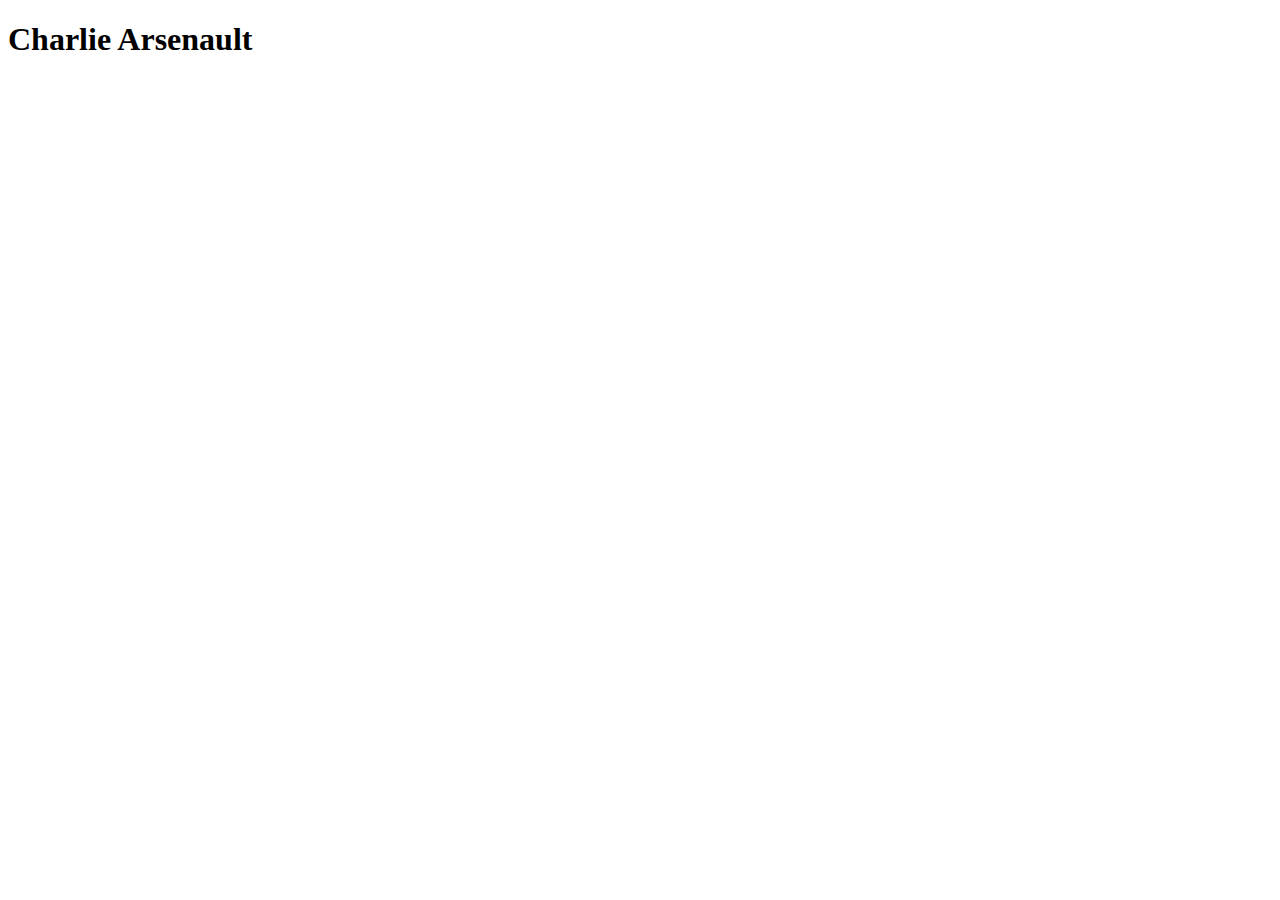
==== index.html @ 35da04f8 "Creates index.html" ====
<!DOCTYPE html>
<html lang="en">
<head>
    <meta charset="UTF-8">
    <meta name="viewport" content="width=device-width, initial-scale=1.0">
    <title>Charlie Arsenault</title>
</head>
<body>
    <h1>Charlie Arsenault</h1>
</body>
</html>
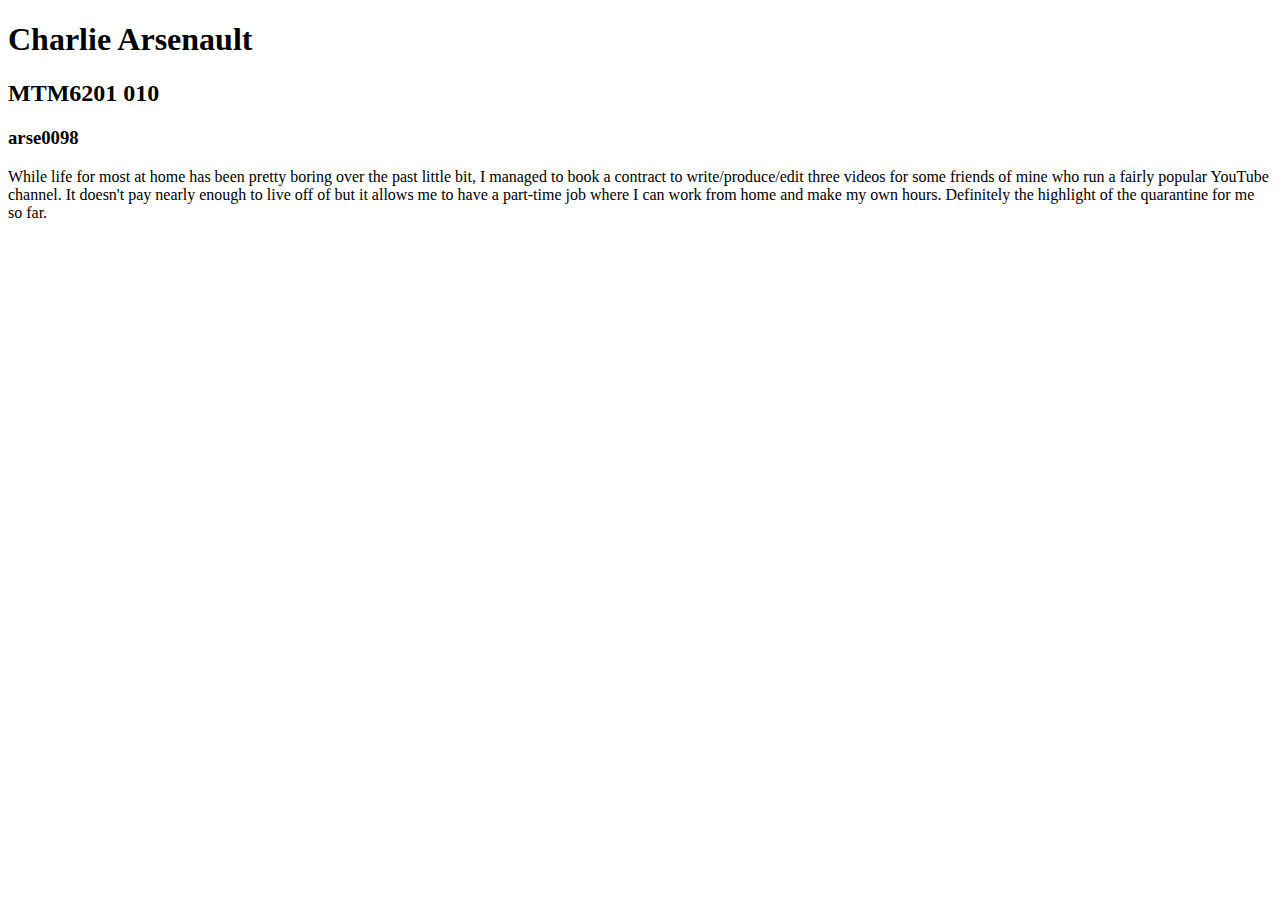
==== commit 24aaefb7: "Adding info" ====
--- a/index.html
+++ b/index.html
@@ -7,5 +7,11 @@
 </head>
 <body>
     <h1>Charlie Arsenault</h1>
+    <h2>MTM6201 010</h2>
+    <h3>arse0098</h3>
+    <p>While life for most at home has been pretty boring over the past little bit, I managed to book a contract to write/produce/edit three
+        videos for some friends of mine who run a fairly popular YouTube channel. It doesn't pay nearly enough to live off of but it
+        allows me to have a part-time job where I can work from home and make my own hours. Definitely the highlight of the quarantine
+        for me so far.</p>
 </body>
 </html>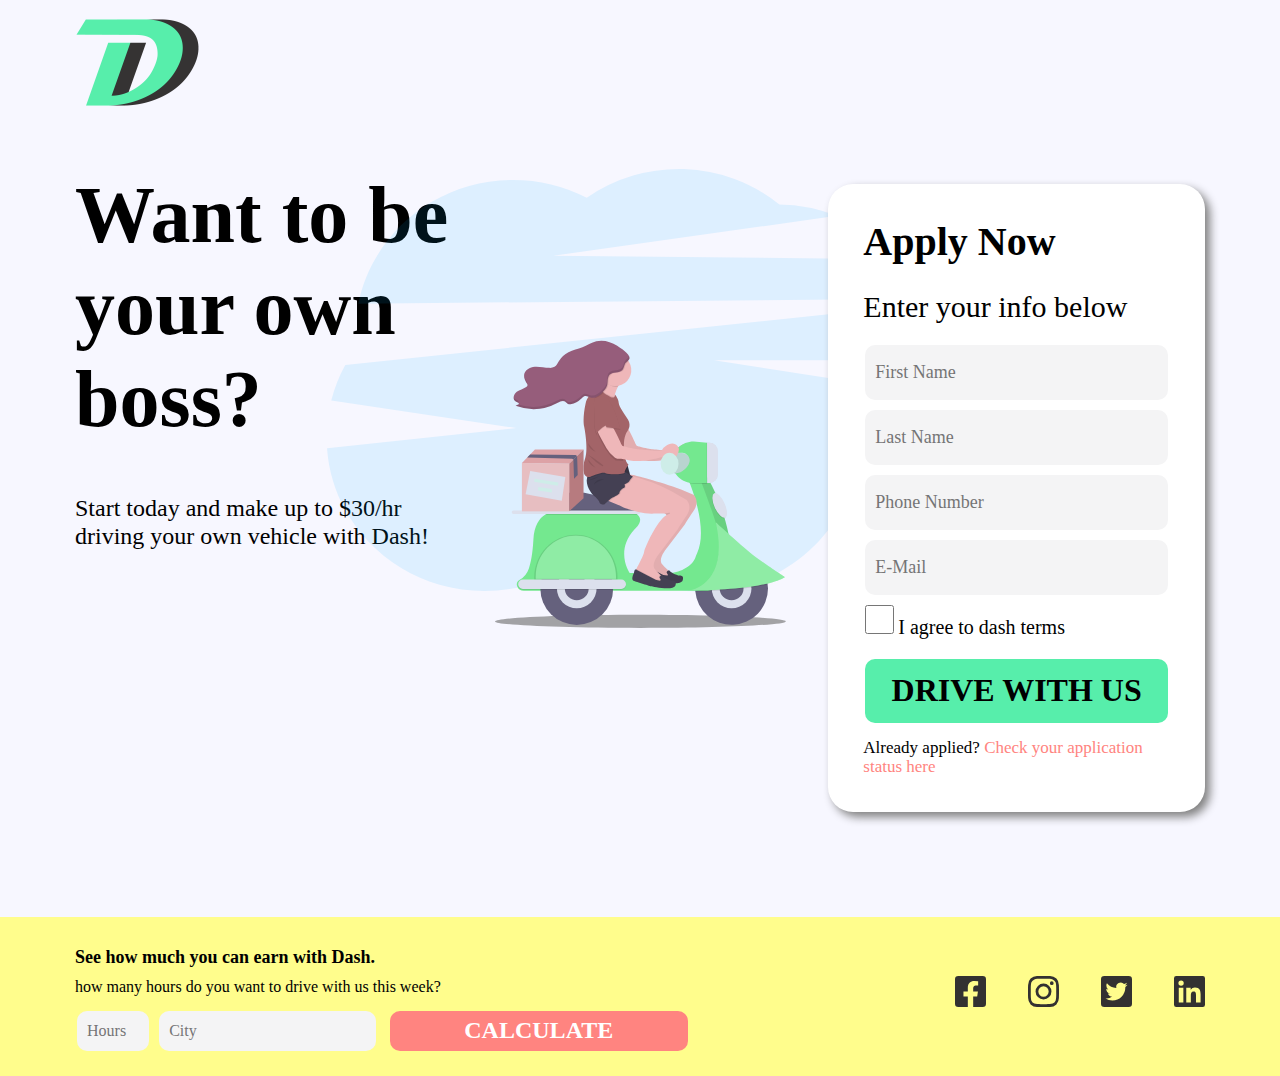
==== commit 232e55f0: "Landing page" ====
--- a/index.html
+++ b/index.html
@@ -3,15 +3,72 @@
 <head>
     <meta charset="UTF-8">
     <meta name="viewport" content="width=device-width, initial-scale=1.0">
-    <title>Charlie Arsenault</title>
+    <link rel="stylesheet" href="css/normalize.css">
+    <link rel="stylesheet" href="css/styles.css">
+    <title>Dash</title>
 </head>
 <body>
-    <h1>Charlie Arsenault</h1>
-    <h2>MTM6201 010</h2>
-    <h3>arse0098</h3>
-    <p>While life for most at home has been pretty boring over the past little bit, I managed to book a contract to write/produce/edit three
-        videos for some friends of mine who run a fairly popular YouTube channel. It doesn't pay nearly enough to live off of but it
-        allows me to have a part-time job where I can work from home and make my own hours. Definitely the highlight of the quarantine
-        for me so far.</p>
+    <header><img src="images/logo/logo.png" alt="logo" id="logo"></header>
+
+    <main>
+        <div id="top-text">
+            <h1>Want to be your own boss?</h1>
+            <h4>Start today and make up to $30/hr driving your own vehicle with Dash!</h4>
+        </div>
+
+        <img src="images/bg-image/scooter.svg" alt="scooter" id="scooter">
+
+        <form id="white-form">
+            <h2>Apply Now</h2>
+            <h5>Enter your info below</h5>
+            <fieldset>
+                <input type="text" name="fname" id="first-name" placeholder="First Name">
+            </fieldset>
+            <fieldset>
+                <input type="text" name="lname" id="last-name" placeholder="Last Name">
+            </fieldset>
+            <fieldset>
+                <input type="text" name="number" id="phone-number" placeholder="Phone Number">
+            </fieldset>
+            <fieldset>
+                <input type="text" name="email" id="email" placeholder="E-Mail">
+            </fieldset>
+            <fieldset>
+                <input type="checkbox" name="terms" value="agree" id="terms"> 
+                <label for="terms">I agree to dash terms</label>
+            </fieldset>
+            <fieldset>
+                <input type="submit" value="DRIVE WITH US">
+            </fieldset>
+            <div id="application-text">
+                Already applied? <a href="#">Check your application status here</a>
+            </div>
+        </form>
+    </main>
+
+    <footer class="clearfix">
+        <h5>See how much you can earn with Dash.</h5>
+        <div id="hours-text">
+            how many hours do you want to drive with us this week?
+        </div>
+        <form>
+            <fieldset>
+                <div id="footer-input">
+                    <input type="text" name="hours" id="hours" placeholder="Hours">
+                    <input type="text" name="city" id="city" placeholder="City">
+                </div>
+            </fieldset>
+            <fieldset>
+                <input type="submit" value="CALCULATE">
+            </fieldset>
+        </form>
+
+        <div id="icons">
+            <img src="images/icons/facebook.svg" alt="facebook" id="facebook">
+            <img src="images/icons/instagram.svg" alt="instagram" id="instagram">
+            <img src="images/icons/twitter.svg" alt="twitter" id="twitter">
+            <img src="images/icons/linkedin.svg" alt="linkedin" id="linkedin">
+        </div>
+    </footer>
 </body>
 </html>--- a/css/styles.css
+++ b/css/styles.css
@@ -0,0 +1,253 @@
+@font-face {
+    font-family: Montserrat;
+    src: url(fonts/Montserrat-Bold.ttf);
+    font-weight: bold;
+}
+
+@font-face {
+    font-family: Montserrat;
+    src: url(fonts/Montserrat-Regular.ttf);
+}
+
+@font-face {
+    font-family: Montserrat;
+    src: url(fonts/Montserrat-Medium.ttf);
+    font-weight: medium;
+}
+
+header {
+    padding: 0 35px;
+}
+
+body {
+    background-color: #F7F7FF;
+    font-family: Montserrat;
+}
+
+main {
+    padding: 20px 35px;
+}
+
+img#logo {
+    width: 125px;
+}
+
+form {
+    border-radius: 25px;
+}
+
+input {
+    border: 0;
+    background-color: #F4F4F5;
+    color: #9B9B9B;
+    width: 100%;
+    border-radius: 10px;
+    padding: 0 10px;
+    height: 40px;
+    box-sizing: border-box;
+    font-size: 16px;
+}
+
+input#terms {
+    width: 25px;
+    height: 25px;
+}
+
+input[type=submit] {
+    color: white;
+    background-color: #FF8480;
+    font-size: 24px;
+}
+
+label[for=terms] {
+    display: inline-block;
+    font-size: 16px;
+}
+
+form#white-form {
+    background-color: white;
+    box-shadow: 5px 5px 10px grey;
+    padding: 20px;
+    margin: 15px 0;
+}
+
+form#white-form input[type=submit] {
+    color: black;
+    background-color: #57EEAB;
+    margin: 10px 0;
+    height: 55px;
+}
+
+fieldset {
+    border: 0;
+    padding: 5px 0px;
+}
+
+footer {
+    background-color: #FFFD8C;
+    padding: 20px 35px;
+}
+
+h1 {
+    font-size: 60px;
+    margin: 0 0 10px 0;
+}
+
+h2 {
+    font-size: 40px;
+    margin: 0 0 10px 0;
+}
+
+h4 {
+    font-size: 24px;
+    margin: 0;
+}
+
+h5 {
+    font-size: 16px;
+    margin: 0;
+}
+
+a {
+    color: #FF8480;
+    text-decoration: none;
+}
+
+h1,
+h2,
+input[type=submit] {
+    font-weight: bold;
+}
+
+h3,
+h4,
+h5 {
+    font-weight: normal;
+}
+
+footer h5 {
+    font-weight: bold;
+    font-size: 18px;
+    margin: 10px 0;
+}
+
+footer input {
+    color: #707070;
+    font-weight: medium;
+}
+
+#application-text {
+    font-size: 14px;
+}
+
+#hours-text {
+    font-size: 16px;
+}
+
+#footer-input {
+    display: grid;
+    grid-template-columns: 1fr 3fr;
+    grid-gap: 10px;
+}
+
+#icons {
+    display: flex;
+    justify-content: space-between;
+    margin: 25px auto;
+    width: 250px;
+}
+
+@media (min-width: 768px) {
+    header {
+       padding: 0 75px;
+    }
+
+    main {
+       padding: 20px 75px;
+    }
+
+    footer {
+        padding: 20px 75px;
+    }
+    
+    h1 {
+        font-size: 80px;
+    }
+
+    h5 {
+        font-size: 30px;
+    }
+
+    #white-form h5 {
+        padding: 15px 0;
+    }
+
+    form#white-form {
+        padding: 35px;
+    }
+
+    form#white-form input {
+        font-size: 18px;
+        height: 55px;
+    }
+
+    form#white-form input[type=submit] {
+        font-size: 32px;
+        height: 64px;
+    }
+
+    label[for=terms] {
+        font-size: 20px;
+    }
+
+    form#white-form input#terms {
+        width: 29px;
+        height: 29px;
+    }
+
+    #application-text {
+        font-size: 17px;
+    }
+
+    footer form {
+        display: grid;
+        grid-template-columns: 1fr 1fr;
+        grid-gap: 10px;
+    }
+
+    #hours-text {
+        margin: 10px 0;
+    }
+}
+
+@media (min-width: 1200px) {
+    main {
+        display: grid;
+        padding: 40px 75px 90px;
+        grid-template-columns: 1fr 1fr 1fr;
+    }
+
+    h1 {
+        margin-bottom: 50px;
+    }
+
+    img#scooter {
+        margin: 0 -125px;
+    }
+
+    footer form {
+        width: 615px;
+        float: left;
+    }
+
+    #icons {
+        float: right;
+        margin-top: -30px;
+    }
+
+    .clearfix:after {
+        content: "";
+        display: block;
+        clear: both;
+    }
+}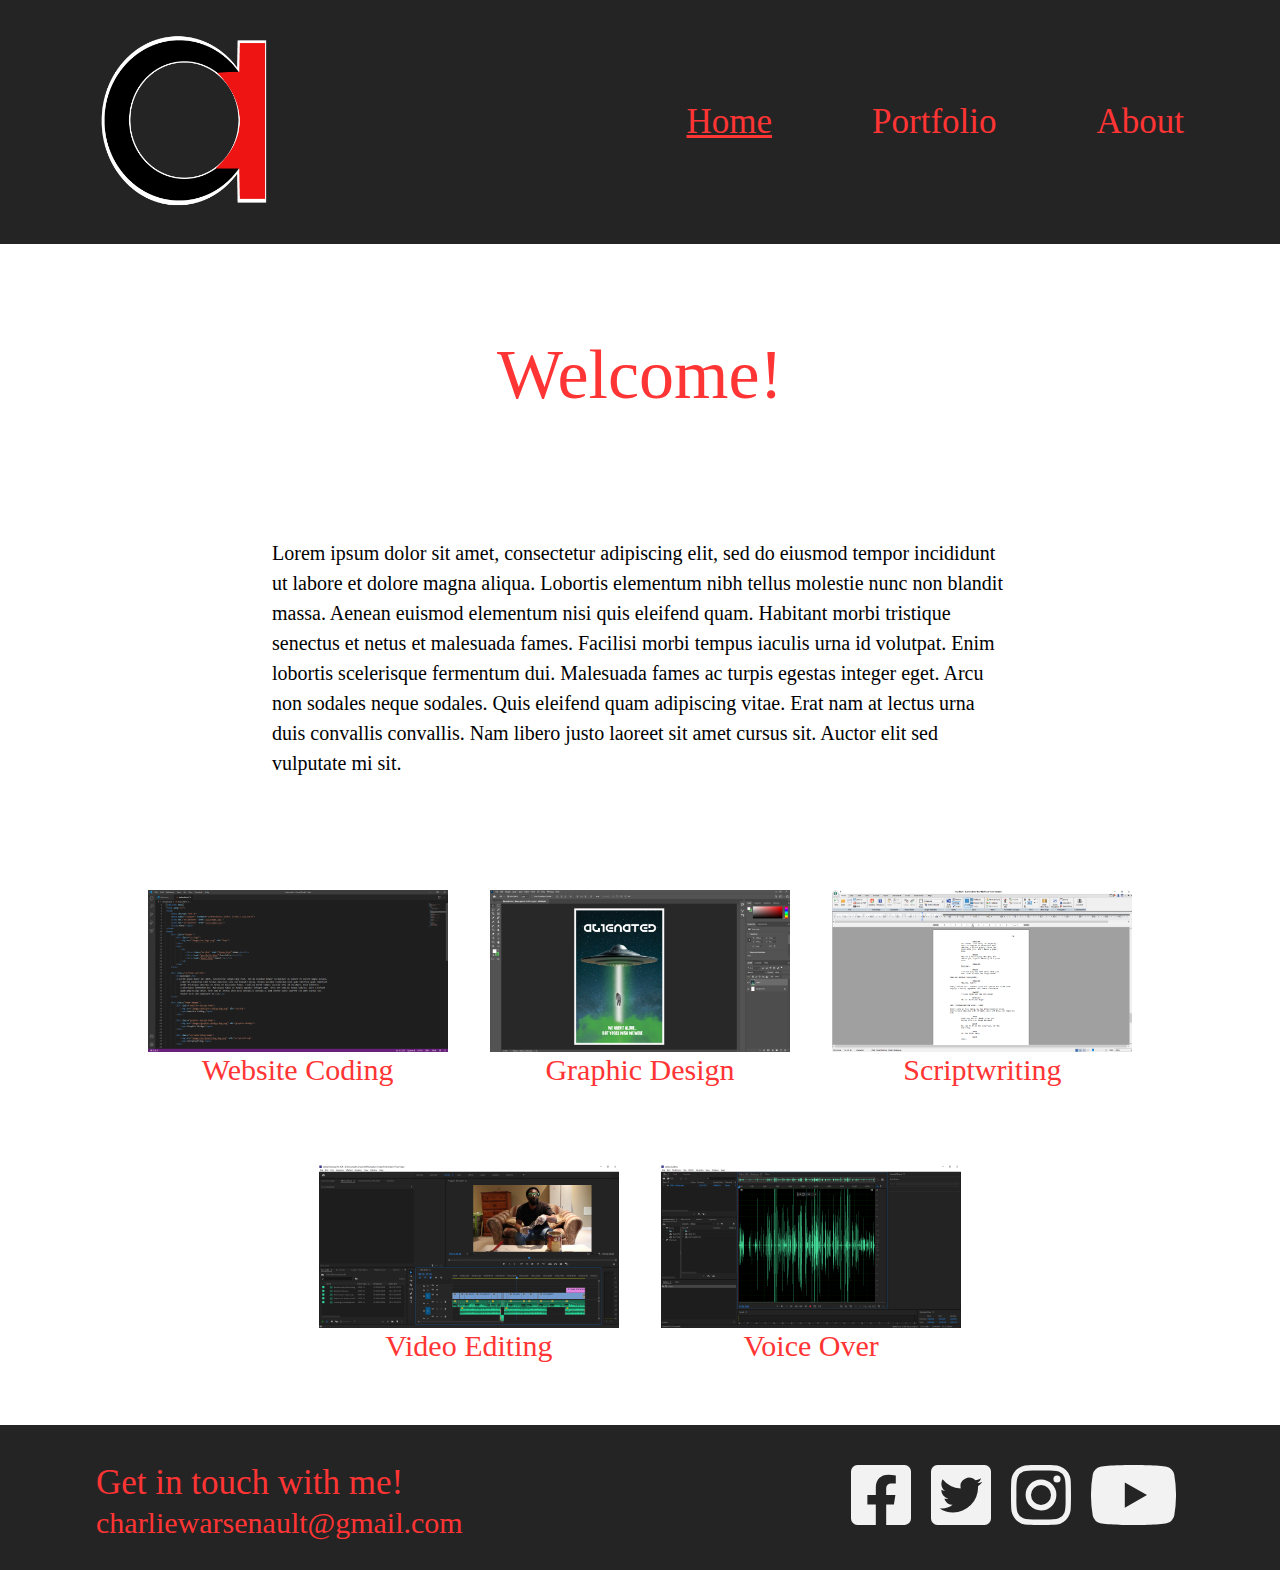
==== commit e0f6544d: "removing folder from file" ====
--- a/index.html
+++ b/index.html
@@ -3,72 +3,88 @@
 <head>
     <meta charset="UTF-8">
     <meta name="viewport" content="width=device-width, initial-scale=1.0">
-    <link rel="stylesheet" href="css/normalize.css">
-    <link rel="stylesheet" href="css/styles.css">
-    <title>Dash</title>
+    <link rel="stylesheet" href="css/reset.css">
+	<link rel="stylesheet" href="css/styles.css">
+    <title>Home</title>
 </head>
 <body>
-    <header><img src="images/logo/logo.png" alt="logo" id="logo"></header>
+    <div class="header">
+        <div class="ca-logo">
+            <img src="images/ca-logo.png" alt="logo">
+        </div>
+        <nav>
+            <ul>
+                <li><a class="active" href="index.html">Home</a></li>
+                <li><a href="portfolio.html">Portfolio</a></li>
+                <li><a href="about.html">About</a></li>
+            </ul>
+        </nav>
+    </div>
 
-    <main>
-        <div id="top-text">
-            <h1>Want to be your own boss?</h1>
-            <h4>Start today and make up to $30/hr driving your own vehicle with Dash!</h4>
+    <div class="welcome-section">
+        <h1>Welcome!</h1>
+        <p>Lorem ipsum dolor sit amet, consectetur adipiscing elit, sed do eiusmod tempor incididunt ut labore et dolore magna aliqua. 
+            Lobortis elementum nibh tellus molestie nunc non blandit massa. Aenean euismod elementum nisi quis eleifend quam. Habitant 
+            morbi tristique senectus et netus et malesuada fames. Facilisi morbi tempus iaculis urna id volutpat. Enim lobortis 
+            scelerisque fermentum dui. Malesuada fames ac turpis egestas integer eget. Arcu non sodales neque sodales. Quis eleifend 
+            quam adipiscing vitae. Erat nam at lectus urna duis convallis convallis. Nam libero justo laoreet sit amet cursus sit. 
+            Auctor elit sed vulputate mi sit.</p>
+    </div>
+
+    <div class="portfolio-link">
+        <p>Click here to check out my <a href="portfolio.html">Portfolio</a>!</p>
+    </div>
+
+    <div class="home-images">
+        <div class="website-design-home">
+            <a href="portfolio.html#website-design-portfolio">
+            <img src="images/website-coding-img.png" alt="coding">
+            <span>Website Coding</span>
+            </a>
         </div>
 
-        <img src="images/bg-image/scooter.svg" alt="scooter" id="scooter">
+        <div class="graphic-design-home">
+            <a href="portfolio.html#graphic-design-portfolio">
+            <img src="images/graphic-design-img.png" alt="graphic-design">
+            <span>Graphic Design</span>
+            </a>
+        </div>
 
-        <form id="white-form">
-            <h2>Apply Now</h2>
-            <h5>Enter your info below</h5>
-            <fieldset>
-                <input type="text" name="fname" id="first-name" placeholder="First Name">
-            </fieldset>
-            <fieldset>
-                <input type="text" name="lname" id="last-name" placeholder="Last Name">
-            </fieldset>
-            <fieldset>
-                <input type="text" name="number" id="phone-number" placeholder="Phone Number">
-            </fieldset>
-            <fieldset>
-                <input type="text" name="email" id="email" placeholder="E-Mail">
-            </fieldset>
-            <fieldset>
-                <input type="checkbox" name="terms" value="agree" id="terms"> 
-                <label for="terms">I agree to dash terms</label>
-            </fieldset>
-            <fieldset>
-                <input type="submit" value="DRIVE WITH US">
-            </fieldset>
-            <div id="application-text">
-                Already applied? <a href="#">Check your application status here</a>
-            </div>
-        </form>
-    </main>
+        <div class="scriptwriting-home">
+            <a href="portfolio.html#scriptwriting-portfolio">
+            <img src="images/scriptwriting-img.png" alt="scriptwriting">
+            <span>Scriptwriting</span>
+            </a>
+        </div>
 
-    <footer class="clearfix">
-        <h5>See how much you can earn with Dash.</h5>
-        <div id="hours-text">
-            how many hours do you want to drive with us this week?
+        <div class="video-editing-home">
+            <a href="portfolio.html#video-editing-portfolio">
+            <img src="images/video-editing-img.png" alt="video-editing">
+            <span>Video Editing</span>
+            </a>
         </div>
-        <form>
-            <fieldset>
-                <div id="footer-input">
-                    <input type="text" name="hours" id="hours" placeholder="Hours">
-                    <input type="text" name="city" id="city" placeholder="City">
-                </div>
-            </fieldset>
-            <fieldset>
-                <input type="submit" value="CALCULATE">
-            </fieldset>
-        </form>
 
-        <div id="icons">
-            <img src="images/icons/facebook.svg" alt="facebook" id="facebook">
-            <img src="images/icons/instagram.svg" alt="instagram" id="instagram">
-            <img src="images/icons/twitter.svg" alt="twitter" id="twitter">
-            <img src="images/icons/linkedin.svg" alt="linkedin" id="linkedin">
+        <div class="voice-over-home">
+            <a href="portfolio.html#voice-over-portfolio">
+            <img src="images/voice-over-img.png" alt="voice-over">
+            <span>Voice Over</span>
+            </a>
+        </div>
+    </div>
+
+    <footer>
+        <div class="footer-text">
+            <h3>Get in touch with me!</h3>
+            <h4>charliewarsenault@gmail.com</h4>
+        </div>
+
+        <div class="footer-icons">
+            <a href="https://www.facebook.com" target="_blank"><img src="icons/facebook.svg" alt="facebook"></a>
+            <a href="https://www.twitter.com" target="_blank"><img src="icons/twitter.svg" alt="twitter"></a>
+            <a href="https://www.instagram.com" target="_blank"><img src="icons/instagram.svg" alt="instagram"></a>
+            <a href="https://www.youtube.com" target="_blank"><img src="icons/youtube.svg" alt="youtube"></a>
         </div>
     </footer>
+        
 </body>
 </html>--- a/css/styles.css
+++ b/css/styles.css
@@ -1,253 +1,272 @@
-@font-face {
-    font-family: Montserrat;
-    src: url(fonts/Montserrat-Bold.ttf);
-    font-weight: bold;
-}
-
-@font-face {
-    font-family: Montserrat;
-    src: url(fonts/Montserrat-Regular.ttf);
-}
-
-@font-face {
-    font-family: Montserrat;
-    src: url(fonts/Montserrat-Medium.ttf);
-    font-weight: medium;
-}
-
-header {
-    padding: 0 35px;
-}
-
 body {
-    background-color: #F7F7FF;
-    font-family: Montserrat;
-}
-
-main {
-    padding: 20px 35px;
-}
-
-img#logo {
-    width: 125px;
-}
-
-form {
-    border-radius: 25px;
-}
-
-input {
-    border: 0;
-    background-color: #F4F4F5;
-    color: #9B9B9B;
-    width: 100%;
-    border-radius: 10px;
-    padding: 0 10px;
-    height: 40px;
-    box-sizing: border-box;
-    font-size: 16px;
-}
-
-input#terms {
-    width: 25px;
-    height: 25px;
-}
-
-input[type=submit] {
-    color: white;
-    background-color: #FF8480;
-    font-size: 24px;
-}
-
-label[for=terms] {
-    display: inline-block;
-    font-size: 16px;
-}
-
-form#white-form {
-    background-color: white;
-    box-shadow: 5px 5px 10px grey;
-    padding: 20px;
-    margin: 15px 0;
-}
-
-form#white-form input[type=submit] {
-    color: black;
-    background-color: #57EEAB;
-    margin: 10px 0;
-    height: 55px;
-}
-
-fieldset {
-    border: 0;
-    padding: 5px 0px;
+    font-family: 'cambria math';
+}
+
+a {
+    text-decoration: none;
+    color: #FF3434;
+}
+
+a:hover {
+    text-decoration: underline;
+}
+
+nav li {
+    text-align: center;
+    font-size: 35px;
+    padding: 1rem 0;
+}
+
+h1 {
+    color: #FF3434;
+    font-size: 55px;
+    text-align: center;
+    padding: 2rem 0;
+}
+
+h3 {
+    color: #FF3434;
+    font-size: 30px;
+    padding: 0.5rem 0;
+}
+
+h4 {
+    color: #FF3434;
+    font-size: 25px;
+}
+
+p {
+    font-size: 20px;
+    line-height: 150%;
+}
+
+span {
+    color: #FF3434;
+    font-size: 30px;
+    display: block;
 }
 
 footer {
-    background-color: #FFFD8C;
-    padding: 20px 35px;
-}
-
-h1 {
-    font-size: 60px;
-    margin: 0 0 10px 0;
-}
-
-h2 {
-    font-size: 40px;
-    margin: 0 0 10px 0;
-}
-
-h4 {
-    font-size: 24px;
-    margin: 0;
-}
-
-h5 {
-    font-size: 16px;
-    margin: 0;
-}
-
-a {
-    color: #FF8480;
-    text-decoration: none;
-}
-
-h1,
-h2,
-input[type=submit] {
-    font-weight: bold;
-}
-
-h3,
-h4,
-h5 {
-    font-weight: normal;
-}
-
-footer h5 {
-    font-weight: bold;
-    font-size: 18px;
-    margin: 10px 0;
-}
-
-footer input {
-    color: #707070;
-    font-weight: medium;
-}
-
-#application-text {
-    font-size: 14px;
-}
-
-#hours-text {
-    font-size: 16px;
-}
-
-#footer-input {
-    display: grid;
-    grid-template-columns: 1fr 3fr;
-    grid-gap: 10px;
-}
-
-#icons {
-    display: flex;
-    justify-content: space-between;
-    margin: 25px auto;
-    width: 250px;
-}
+    background-color: #242424;
+    text-align: center;
+}
+
+.header {
+    background-color: #242424;
+}
+
+.ca-logo {
+    text-align: center;
+}
+
+.ca-logo img{
+    width: 180px;
+    padding: 1rem 0;
+}
+
+.active {
+    text-decoration: underline;
+}
+
+.footer-icons img {
+    height: 60px;
+    padding: 0.5rem 0.5rem;
+}
+
+
+/* HOME PAGE */
+
+.welcome-section {
+    padding: 0 1rem;
+}
+
+.portfolio-link {
+    padding: 3rem 0;
+    text-align: center;
+}
+
+.home-images {
+    display: none;
+}
+
+
+/* PORTFOLIO PAGE */
+
+.portfolio-content {
+    text-align: center;
+}
+
+.portfolio-content img {
+    width: 325px;
+    padding: 1rem 0;
+}
+
+.portfolio-content p {
+    text-align: left;
+    padding: 1rem;
+}
+
+
+/* ABOUT PAGE */
+
+.about-img {
+    text-align: center;
+    padding: 4rem 1rem;
+}
+
+.about-content p {
+    padding: 1rem;
+}
+
 
 @media (min-width: 768px) {
-    header {
-       padding: 0 75px;
-    }
-
-    main {
-       padding: 20px 75px;
+
+    h1 {
+        font-size: 70px;
+    }
+
+    h3 {
+        font-size: 35px;
+    }
+
+    h4 {
+        font-size: 30px;
+    }
+
+    p {
+        text-align: unset;
+        padding: 0 2rem;
     }
 
     footer {
-        padding: 20px 75px;
-    }
-    
+        text-align: left;
+        padding: 0 3rem;
+    }
+
+    .ca-logo {
+        text-align: unset;
+        float: left;
+        padding: 1rem 2rem;
+    }
+
+    nav {
+        float: right;
+    }
+
+    nav li {
+        display: inline-block;
+        padding: 6.5rem 4rem 0 0;
+    }
+
+    .header {
+        overflow: auto;
+    }
+
+    /* HOME PAGE */
+
+    .portfolio-link {
+        display: none;
+    }
+
+    .home-images {
+        display: block;
+        text-align: center;
+    }
+
+    .home-images div {
+        display: inline-block;
+        padding: 1rem 2rem;
+    }
+
+    .home-images img {
+        width: 300px;
+    }
+
+
+    /* PORTFOLIO PAGE */
+
+    .portfolio-content img {
+        width: 440px;
+    }
+
+    /* ABOUT PAGE */
+
+    .about-text {
+        padding: 10rem 3rem;
+    }
+
+    .about-img {
+        padding: 10rem 0 0;
+    }
+}
+
+@media (min-width: 1280px) {
+
     h1 {
-        font-size: 80px;
-    }
-
-    h5 {
-        font-size: 30px;
-    }
-
-    #white-form h5 {
-        padding: 15px 0;
-    }
-
-    form#white-form {
-        padding: 35px;
-    }
-
-    form#white-form input {
-        font-size: 18px;
-        height: 55px;
-    }
-
-    form#white-form input[type=submit] {
-        font-size: 32px;
-        height: 64px;
-    }
-
-    label[for=terms] {
-        font-size: 20px;
-    }
-
-    form#white-form input#terms {
-        width: 29px;
-        height: 29px;
-    }
-
-    #application-text {
-        font-size: 17px;
-    }
-
-    footer form {
-        display: grid;
-        grid-template-columns: 1fr 1fr;
-        grid-gap: 10px;
-    }
-
-    #hours-text {
-        margin: 10px 0;
-    }
-}
-
-@media (min-width: 1200px) {
-    main {
-        display: grid;
-        padding: 40px 75px 90px;
-        grid-template-columns: 1fr 1fr 1fr;
-    }
-
-    h1 {
-        margin-bottom: 50px;
-    }
-
-    img#scooter {
-        margin: 0 -125px;
-    }
-
-    footer form {
-        width: 615px;
+        padding-top: 6rem;
+    }
+
+    footer {
+        overflow: auto;
+        padding: 2rem 6rem;
+    }
+
+    nav li {
+        padding: 6.5rem 6rem 0 0;
+    }
+
+    .ca-logo {
+        padding: 1rem 6rem;
+    }
+
+    .footer-text {
         float: left;
     }
 
-    #icons {
+    .footer-icons {
         float: right;
-        margin-top: -30px;
-    }
-
-    .clearfix:after {
-        content: "";
-        display: block;
-        clear: both;
-    }
+    }
+
+    /* HOME PAGE */
+
+    .welcome-section p {
+        padding: 6rem 16rem;
+    }
+
+    .home-images {
+        padding: 0 6rem;
+    }
+
+    .home-images div {
+        padding: 1rem 1.2rem 4rem;
+    }
+
+    /* PORTFOLIO PAGE */
+
+    .portfolio-content {
+        text-align: left;
+    }
+
+    .portfolio-content img {
+        float: left;
+        padding: 0 1rem 0 0;
+    }
+
+    .portfolio-content div {
+        overflow: auto;
+        padding: 2rem 6rem;
+    }
+
+    /* ABOUT PAGE */
+
+    .about-content {
+        display: flex;
+        padding: 0 6rem;
+    }
+
+    .about-img {
+        padding: 14rem 0 0 0;
+    }
+
+
 }